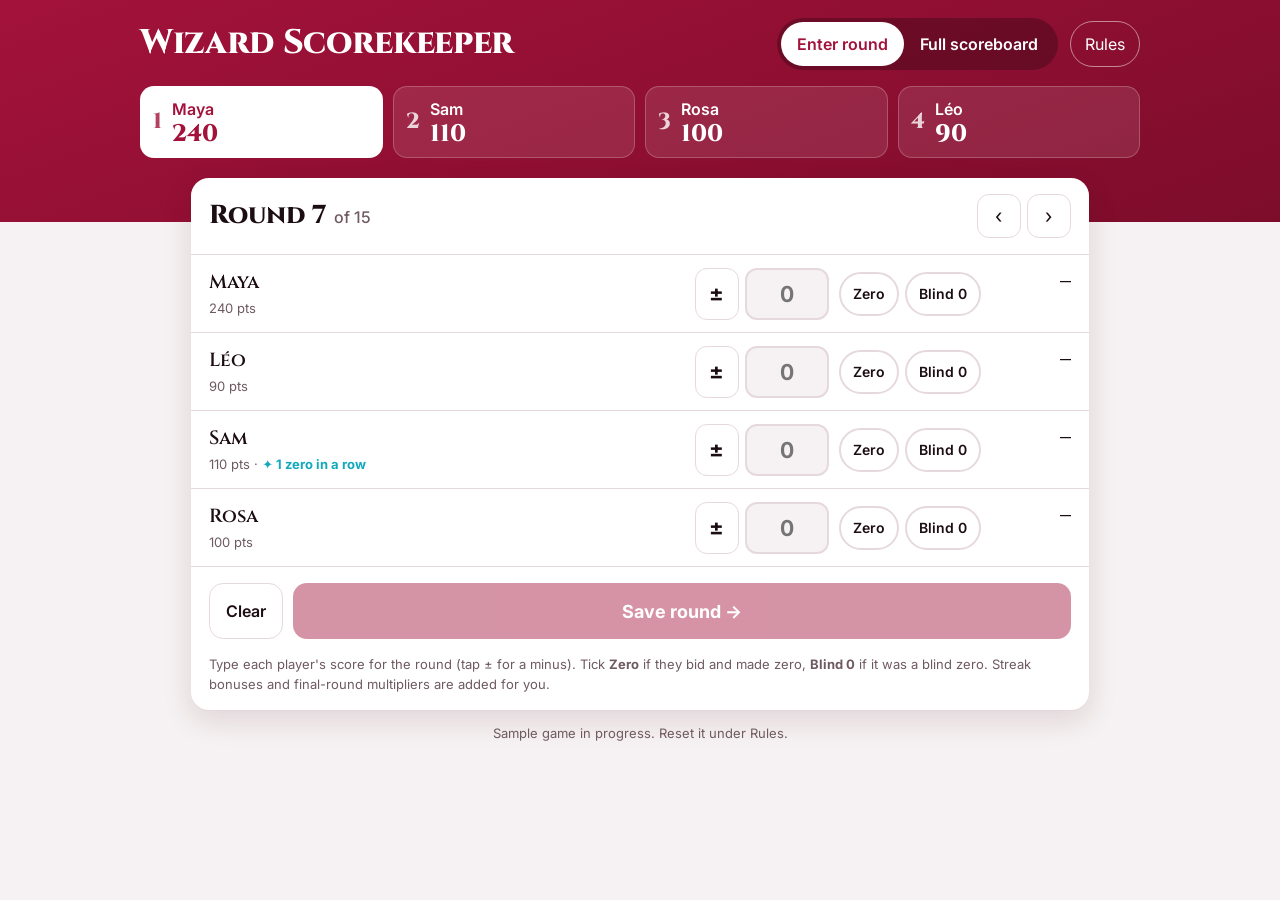
==== wizard-scorekeeper/index.html @ fb17def4 "Add Wizard scorekeeper mockup Co-Authored-By: Claude Opus 5.5 <noreply@anthropic.com> Claude-Session" ====
<!DOCTYPE html>
<html lang="en">
<head>
<meta charset="utf-8">
<meta name="viewport" content="width=device-width,initial-scale=1">
<title>Wizard Scorekeeper</title>
<link rel="preconnect" href="https://fonts.googleapis.com">
<link href="https://fonts.googleapis.com/css2?family=Cinzel:wght@600;800&family=Inter:wght@400;500;600;700&display=swap" rel="stylesheet">
<style>
/* VOICE everyday game-night tool: fast, tappable, a bit of card-table drama
   IDEA the back of a Wizard card: ruby field, gold rule, a score pad slid across the table
   PICTURE the live round pad itself: each player's row with their running total and streak
   COLOUR ruby #a3123a field, white pad, cyan #12a8bd for zeroes, gold #d9a520 for multipliers
   TYPE Cinzel for names and big totals + Inter for everything else
   LAYOUT ruby band with standings across the top, pad beneath; phone: same order, one column */
:root{color-scheme:light dark;--bg:light-dark(#f6f1f2,#140a0e);--pad:light-dark(#ffffff,#22131a);--ink:light-dark(#1c0d13,#f6ecef);--mute:light-dark(#6f5a62,#b9a3ac);--line:light-dark(#e6d9dd,#3a2530);--ruby:#a3123a;--ruby2:light-dark(#7d0c2b,#5e0a22);--zero:#12a8bd;--gold:#d9a520;--neg:light-dark(#b3123a,#ff6b8a);--pos:light-dark(#0f7a54,#5fe0a8)}
:root[data-theme=light]{color-scheme:light}:root[data-theme=dark]{color-scheme:dark}
*{box-sizing:border-box;min-width:0}
html,body{height:100%}
body{margin:0;background:var(--bg);color:var(--ink);font:16px/1.5 Inter,system-ui,sans-serif;overflow-x:clip}
button{font:inherit;color:inherit;cursor:pointer}
button:focus-visible,input:focus-visible{outline:3px solid var(--zero);outline-offset:2px}
.top{background:linear-gradient(160deg,var(--ruby),var(--ruby2));color:#fff;padding:18px max(4vw,16px) 64px}
.bar{display:flex;align-items:center;gap:12px;flex-wrap:wrap;max-width:1000px;margin:0 auto}
h1{font:800 clamp(24px,4vw,34px)/1.05 Cinzel,serif;margin:0;letter-spacing:-.01em;flex:1}
.seg{display:flex;background:rgba(0,0,0,.25);border-radius:999px;padding:4px}
.seg button{border:0;background:none;color:#fff;padding:10px 16px;border-radius:999px;min-height:44px;font-weight:600}
.seg button[aria-pressed=true]{background:#fff;color:var(--ruby)}
.ghost{border:1px solid rgba(255,255,255,.5);background:none;color:#fff;border-radius:999px;padding:10px 14px;min-height:44px}
.stand{display:grid;grid-template-columns:repeat(auto-fit,minmax(130px,1fr));gap:10px;max-width:1000px;margin:16px auto 0}
.st{background:rgba(255,255,255,.1);border:1px solid rgba(255,255,255,.22);border-radius:14px;padding:10px 12px;display:grid;grid-template-columns:auto 1fr;column-gap:10px;align-items:center}
.st.lead{background:#fff;color:var(--ruby)}
.rk{font:800 22px/1 Cinzel,serif;grid-row:span 2;opacity:.8}
.nm{font-weight:600;white-space:nowrap;overflow:hidden;text-overflow:ellipsis}
.tt{font:800 24px/1.1 Cinzel,serif;font-variant-numeric:tabular-nums}
main{max-width:1000px;margin:-44px auto 0;padding:0 max(4vw,16px) 40px}
.card{background:var(--pad);border-radius:18px;box-shadow:0 1px 0 var(--line),0 10px 30px rgba(60,0,20,.12);overflow:hidden}
.rh{display:flex;align-items:center;gap:12px;flex-wrap:wrap;padding:16px 18px;border-bottom:1px solid var(--line)}
.rh h2{font:800 26px/1.1 Cinzel,serif;margin:0;flex:1}
.rh .of{color:var(--mute);font:500 16px Inter,sans-serif}
.nav{display:flex;gap:6px}
.nav button,.icon{width:44px;height:44px;border-radius:12px;border:1px solid var(--line);background:none;font-size:20px}
.mult{background:var(--gold);color:#2a1a00;font-weight:700;border-radius:999px;padding:4px 12px;white-space:nowrap}
.row{display:grid;grid-template-columns:minmax(0,1.3fr) auto auto minmax(80px,auto);gap:10px;align-items:center;padding:12px 18px;border-bottom:1px solid var(--line)}
.who b{font:600 19px Cinzel,serif;display:block}
.who small{color:var(--mute);font-size:13px}
.flame{color:var(--zero);font-weight:700}
.entry{display:flex;align-items:center;gap:6px}
.sign{width:44px;height:52px;border-radius:12px;border:1px solid var(--line);background:none;font-size:22px;font-weight:700}
.sign.neg{background:var(--neg);color:#fff;border-color:var(--neg)}
.entry input{width:84px;height:52px;border-radius:12px;border:2px solid var(--line);background:var(--bg);color:var(--ink);font:700 22px Inter,sans-serif;text-align:center;font-variant-numeric:tabular-nums}
.chips{display:flex;gap:6px}
.chip{min-height:44px;padding:0 12px;border-radius:999px;border:2px solid var(--line);background:none;font-weight:600;font-size:14px;white-space:nowrap}
.chip.on.z{background:var(--zero);border-color:var(--zero);color:#fff}
.chip.on.b{background:#1c0d13;border-color:#1c0d13;color:#fff}
:root[data-theme=dark] .chip.on.b{background:#fff;color:#1c0d13}
.res{text-align:right;font-variant-numeric:tabular-nums}
.res b{font:800 22px Cinzel,serif;display:block;white-space:nowrap}
.res small{color:var(--mute);font-size:13px;white-space:nowrap}
.foot{display:flex;gap:10px;flex-wrap:wrap;align-items:center;padding:16px 18px}
.save{flex:1;min-height:56px;border:0;border-radius:14px;background:var(--ruby);color:#fff;font-weight:700;font-size:18px}
.save:disabled{opacity:.45;cursor:default}
.plain{min-height:56px;border:1px solid var(--line);background:none;border-radius:14px;padding:0 16px;font-weight:600}
.hint{color:var(--mute);font-size:13px;padding:0 18px 16px;margin:0}
.scroll{overflow-x:auto}
table{border-collapse:collapse;width:100%;font-variant-numeric:tabular-nums}
th,td{padding:10px 12px;border-bottom:1px solid var(--line);text-align:right;white-space:nowrap}
th:first-child,td:first-child{text-align:left;position:sticky;left:0;background:var(--pad)}
thead th{font:600 15px Cinzel,serif;color:var(--mute)}
tbody tr{cursor:pointer}
tbody tr:hover td{background:color-mix(in srgb,var(--zero) 8%,var(--pad))}
td .d{display:block;font-size:12px;color:var(--mute)}
td .z{color:var(--zero);font-weight:700}
td .bl{font-weight:700}
.cum{font:700 17px Cinzel,serif}
tr.cur td{background:color-mix(in srgb,var(--gold) 14%,var(--pad))}
tfoot td{font:800 20px Cinzel,serif;border-bottom:0}
.neg{color:var(--neg)}.posv{color:var(--pos)}
dialog{border:0;border-radius:18px;padding:0;max-width:440px;width:calc(100% - 32px);background:var(--pad);color:var(--ink)}
dialog::backdrop{background:rgba(20,0,8,.55)}
.dl{padding:20px}
.dl h3{font:800 24px Cinzel,serif;margin:0 0 4px}
.dl p{color:var(--mute);font-size:14px;margin:0 0 14px}
.f{display:grid;grid-template-columns:1fr 96px;gap:10px;align-items:center;padding:8px 0;border-bottom:1px solid var(--line)}
.f input{height:44px;border-radius:10px;border:1px solid var(--line);background:var(--bg);color:var(--ink);font:600 16px Inter,sans-serif;text-align:center;width:100%}
.f.wide{grid-template-columns:1fr}
.f.wide input{text-align:left;padding:0 10px}
.note{font-size:13px;color:var(--mute);text-align:center;margin:14px 0 0}
[hidden]{display:none!important}
@media(max-width:640px){
.row{grid-template-columns:minmax(0,1fr) auto;row-gap:8px}
.chips{grid-column:1}
.res{grid-row:1;grid-column:2}
.entry{grid-column:2;grid-row:2;justify-content:flex-end}
.chips{grid-row:2}
.seg button{padding:10px 12px}
h1{flex-basis:100%}
}
@media(prefers-reduced-motion:no-preference){.tt,.res b{transition:color .2s}.card{animation:in .35s ease-out}@keyframes in{from{transform:translateY(10px);opacity:0}}}
</style>
</head>
<body>
<header class="top">
  <div class="bar">
    <h1>Wizard Scorekeeper</h1>
    <div class="seg" role="group" aria-label="View">
      <button id="vEnter" aria-pressed="true">Enter round</button>
      <button id="vBoard" aria-pressed="false">Full scoreboard</button>
    </div>
    <button class="ghost" id="openRules">Rules</button>
  </div>
  <div class="stand" id="stand"></div>
</header>

<main>
  <section class="card" id="enterView">
    <div class="rh">
      <h2 id="rTitle">Round</h2>
      <span class="mult" id="rMult" hidden></span>
      <div class="nav">
        <button id="prev" aria-label="Previous round">‹</button>
        <button id="next" aria-label="Next round">›</button>
      </div>
    </div>
    <div id="rows"></div>
    <div class="foot">
      <button class="plain" id="clearR">Clear</button>
      <button class="save" id="saveR">Save round</button>
    </div>
    <p class="hint">Type each player's score for the round (tap ± for a minus). Tick <b>Zero</b> if they bid and made zero, <b>Blind 0</b> if it was a blind zero. Streak bonuses and final-round multipliers are added for you.</p>
  </section>

  <section class="card" id="boardView" hidden>
    <div class="rh">
      <h2>Every round</h2>
      <button class="plain" id="backEnter" style="min-height:44px">← Back to entry</button>
    </div>
    <div class="scroll"><table id="board"></table></div>
    <p class="hint" style="padding-top:12px">Each cell: points scored that round, with the running total underneath. Cyan ✦ marks a zero (with streak count), ● a blind zero. Tap any round to edit it.</p>
  </section>
  <p class="note">Sample game in progress. Reset it under Rules.</p>
</main>

<dialog id="rules">
  <form class="dl" method="dialog" id="rulesForm">
    <h3>House rules</h3>
    <p>Base scoring follows the official rules: an exact bid scores 20 + 10 per trick, a miss costs 10 per trick off, and there are 60 ÷ players rounds. The zero streak, blind zero and final-round settings are house rules I guessed at. Change any number and every score recalculates.</p>
    <div class="f wide"><label for="rPlayers">Players (comma separated)</label><input id="rPlayers"></div>
    <div class="f"><label for="rRounds">Number of rounds</label><input id="rRounds" type="number" min="1" max="60"></div>
    <div class="f"><label for="rStreak">Zero streak bonus: extra points per zero in a row (2nd zero +1×, 3rd +2×…)</label><input id="rStreak" type="number"></div>
    <div class="f"><label for="rBWin">Blind zero made: bonus</label><input id="rBWin" type="number"></div>
    <div class="f"><label for="rBLose">Blind zero missed: penalty</label><input id="rBLose" type="number"></div>
    <div class="f wide"><label for="rMults">Final-round multipliers, last round at the end (e.g. 2,3)</label><input id="rMults"></div>
    <div class="foot" style="padding:16px 0 0">
      <button class="plain" type="button" id="newGame">New game</button>
      <button class="save" value="ok">Done</button>
    </div>
  </form>
</dialog>

<script>
{
const KEY='wizard-score-v1';
const sample={rules:{players:['Maya','Léo','Sam','Rosa'],rounds:15,streak:10,bWin:30,bLose:30,mults:[2,3]},
  rounds:[
    [{s:30},{s:20},{s:-10},{s:20,z:1}],
    [{s:40},{s:-20},{s:30},{s:20,z:1}],
    [{s:-10},{s:50},{s:40},{s:20,z:1}],
    [{s:60},{s:30},{s:-20},{s:-10}],
    [{s:20,z:1,b:1},{s:-30},{s:50},{s:40}],
    [{s:70},{s:40},{s:20,z:1},{s:-20}]
  ],cur:6};
let st;
try{st=JSON.parse(localStorage.getItem(KEY))}catch(e){}
if(!st||!st.rules)st=window.claude?.hot?.data?.rules?window.claude.hot.data:structuredClone(sample);
window.claude?.hot?.snapshot?.(()=>st);
let draft=null,sign=[];
const $=id=>document.getElementById(id);
const fmt=n=>(n>0?'+':n<0?'−':'')+Math.abs(n);
const store=()=>{try{localStorage.setItem(KEY,JSON.stringify(st))}catch(e){}};

function multFor(r){const R=st.rules,m=R.mults,from=R.rounds-m.length;return r>=from?m[r-from]||1:1}

/* scoring: (entered score + streak bonus + blind) × round multiplier */
function cell(e,streak,r){
  const R=st.rules,s=+e.s||0;
  const bonus=e.z&&streak>1?R.streak*(streak-1):0;
  const blind=e.b?(e.z?R.bWin:-R.bLose):0;
  const m=multFor(r);
  return {base:s,bonus,blind,m,pts:(s+bonus+blind)*m};
}
function compute(){
  const P=st.rules.players.length,out=[];
  const tot=Array(P).fill(0),stk=Array(P).fill(0);
  st.rounds.forEach((rd,r)=>{
    out[r]=rd.map((e,p)=>{stk[p]=e&&e.z?stk[p]+1:0;const c=cell(e||{},stk[p],r);tot[p]+=c.pts;return {...c,z:e?.z,b:e?.b,streak:stk[p],cum:tot[p]}});
  });
  return {out,tot,stk};
}

function renderStand(){
  const {tot,stk}=compute(),names=st.rules.players;
  const order=names.map((n,i)=>i).sort((a,b)=>tot[b]-tot[a]);
  $('stand').innerHTML=order.map((i,k)=>`<div class="st${k===0&&st.rounds.length?' lead':''}"><span class="rk">${k+1}</span><span class="nm">${names[i]}${stk[i]>1?` <span title="zero streak">✦${stk[i]}</span>`:''}</span><span class="tt">${tot[i]}</span></div>`).join('');
}

function loadDraft(){
  const P=st.rules.players.length,ex=st.rounds[st.cur];
  draft=Array.from({length:P},(_,p)=>ex&&ex[p]?{...ex[p]}:{s:'',z:0,b:0});
  sign=draft.map(d=>(+d.s||0)<0);
  draft.forEach(d=>{if(d.s!=='')d.s=Math.abs(+d.s)});
}
function draftVal(p){const d=draft[p];return d.s===''?null:(sign[p]?-1:1)*(+d.s||0)}
function streakBefore(p){let n=0;for(let r=st.cur-1;r>=0;r--){if(st.rounds[r]?.[p]?.z)n++;else break}return n}

function renderEnter(){
  const R=st.rules,r=st.cur,m=multFor(r),{out}=compute();
  $('rTitle').innerHTML=`Round ${r+1} <span class="of">of ${R.rounds}${r<st.rounds.length?' · editing':''}</span>`;
  $('rMult').hidden=m===1;$('rMult').textContent=`×${m} final round`;
  $('prev').disabled=r===0;$('next').disabled=r>=st.rounds.length||r>=R.rounds-1;
  $('rows').innerHTML=R.players.map((n,p)=>{
    const d=draft[p],v=draftVal(p),sb=streakBefore(p);
    const c=cell({s:v||0,z:d.z,b:d.b},d.z?sb+1:0,r);
    const prevTot=r>0&&out[r-1]?out[r-1][p].cum:0;
    const parts=[];if(c.bonus)parts.push(`streak +${c.bonus}`);if(c.blind)parts.push(`blind ${fmt(c.blind)}`);if(c.m>1)parts.push(`×${c.m}`);
    return `<div class="row">
      <div class="who"><b>${n}</b><small>${prevTot} pts${sb?` · <span class="flame">✦ ${sb} zero${sb>1?'s':''} in a row</span>`:''}</small></div>
      <div class="entry"><button class="sign${sign[p]?' neg':''}" data-sign="${p}" aria-label="Toggle minus for ${n}">±</button>
        <input id="s${p}" data-p="${p}" inputmode="numeric" pattern="[0-9]*" placeholder="0" value="${d.s}" aria-label="${n} score"></div>
      <div class="chips"><button class="chip z${d.z?' on':''}" data-z="${p}" aria-pressed="${!!d.z}">Zero</button><button class="chip b${d.b?' on':''}" data-b="${p}" aria-pressed="${!!d.b}">Blind 0</button></div>
      <div class="res" id="res${p}"><b class="${c.pts<0?'neg':c.pts>0?'posv':''}">${v===null&&!d.z&&!d.b?'–':fmt(c.pts)}</b><small>${parts.join(' · ')||'&nbsp;'}</small></div>
    </div>`}).join('');
  $('saveR').disabled=draft.every((d,p)=>draftVal(p)===null&&!d.z&&!d.b);
  $('saveR').textContent=r<st.rounds.length?'Update round':(r>=R.rounds-1?'Save final round':'Save round →');
}

function renderBoard(){
  const R=st.rules,{out,tot}=compute();
  const head=`<thead><tr><th>Round</th>${R.players.map(n=>`<th>${n}</th>`).join('')}</tr></thead>`;
  const body=Array.from({length:R.rounds},(_,r)=>{
    const m=multFor(r),row=out[r];
    return `<tr data-r="${r}" class="${r===st.cur?'cur':''}"><td>${r+1}${m>1?` <span class="mult">×${m}</span>`:''}</td>${R.players.map((n,p)=>{
      if(!row)return '<td style="color:var(--mute)">·</td>';
      const c=row[p],tags=(c.z?`<span class="z">✦${c.streak>1?c.streak:''}</span> `:'')+(c.b?'<span class="bl">● </span>':'');
      return `<td>${tags}<span class="${c.pts<0?'neg':''}">${fmt(c.pts)}</span><span class="d cum">${c.cum}</span></td>`}).join('')}</tr>`}).join('');
  const foot=`<tfoot><tr><td>Total</td>${tot.map(t=>`<td>${t}</td>`).join('')}</tr></tfoot>`;
  $('board').innerHTML=head+'<tbody>'+body+'</tbody>'+foot;
}

function show(v){
  const b=v==='board';$('enterView').hidden=b;$('boardView').hidden=!b;
  $('vEnter').setAttribute('aria-pressed',!b);$('vBoard').setAttribute('aria-pressed',b);
  if(b)renderBoard();else renderEnter();
}
function refresh(){renderStand();renderEnter();if(!$('boardView').hidden)renderBoard()}
function go(r){st.cur=Math.max(0,Math.min(r,st.rounds.length,st.rules.rounds-1));loadDraft();refresh()}

$('rows').addEventListener('input',e=>{const p=e.target.dataset.p;if(p==null)return;draft[p].s=e.target.value.replace(/[^0-9]/g,'');
  const pos=e.target.selectionStart;renderEnter();const i=$('s'+p);i.focus();try{i.setSelectionRange(pos,pos)}catch(_){}});
$('rows').addEventListener('click',e=>{const t=e.target.closest('button');if(!t)return;const d=t.dataset;
  if(d.sign!=null)sign[d.sign]=!sign[d.sign];
  if(d.z!=null){draft[d.z].z=draft[d.z].z?0:1;if(draft[d.z].z&&draft[d.z].s==='')draft[d.z].s='';}
  if(d.b!=null){draft[d.b].b=draft[d.b].b?0:1}
  renderEnter()});
$('rows').addEventListener('keydown',e=>{if(e.key==='Enter'){const p=+e.target.dataset.p;const n=$('s'+(p+1));if(n)n.focus();else $('saveR').click()}});
$('saveR').onclick=()=>{
  st.rounds[st.cur]=draft.map((d,p)=>({s:draftVal(p)||0,z:d.z?1:0,b:d.b?1:0}));
  const wasNew=st.cur===st.rounds.length-1;store();
  go(wasNew&&st.cur<st.rules.rounds-1?st.cur+1:st.cur);
  if(wasNew&&st.rounds.length>=st.rules.rounds)show('board');
  else{const i=$('s0');i&&i.focus()}};
$('clearR').onclick=()=>{draft.forEach(d=>{d.s='';d.z=0;d.b=0});sign=sign.map(()=>false);renderEnter()};
$('prev').onclick=()=>go(st.cur-1);$('next').onclick=()=>go(st.cur+1);
$('vEnter').onclick=()=>show('enter');$('vBoard').onclick=()=>show('board');$('backEnter').onclick=()=>show('enter');
$('board').addEventListener('click',e=>{const tr=e.target.closest('tr[data-r]');if(!tr)return;const r=+tr.dataset.r;if(r>st.rounds.length)return;go(r);show('enter')});

const dlg=$('rules');
$('openRules').onclick=()=>{const R=st.rules;$('rPlayers').value=R.players.join(', ');$('rRounds').value=R.rounds;$('rStreak').value=R.streak;$('rBWin').value=R.bWin;$('rBLose').value=R.bLose;$('rMults').value=R.mults.join(',');dlg.showModal()};
$('rulesForm').addEventListener('input',()=>{const R=st.rules;
  const ps=$('rPlayers').value.split(',').map(s=>s.trim()).filter(Boolean);if(ps.length){if(ps.length!==R.players.length){R.rounds=Math.floor(60/ps.length);$('rRounds').value=R.rounds}R.players=ps;st.rounds=st.rounds.map(rd=>ps.map((_,i)=>rd[i]||{s:0}))}
  R.rounds=Math.max(1,Math.min(60,+$('rRounds').value||R.rounds));R.streak=+$('rStreak').value||0;R.bWin=+$('rBWin').value||0;R.bLose=+$('rBLose').value||0;
  R.mults=$('rMults').value.split(',').map(Number).filter(n=>n>0);st.rounds=st.rounds.slice(0,R.rounds);
  st.cur=Math.min(st.cur,st.rounds.length,R.rounds-1);store();loadDraft();refresh()});
$('newGame').onclick=()=>{st.rounds=[];st.cur=0;store();loadDraft();refresh();dlg.close();show('enter')};

loadDraft();refresh();
}
</script>
</body>
</html>
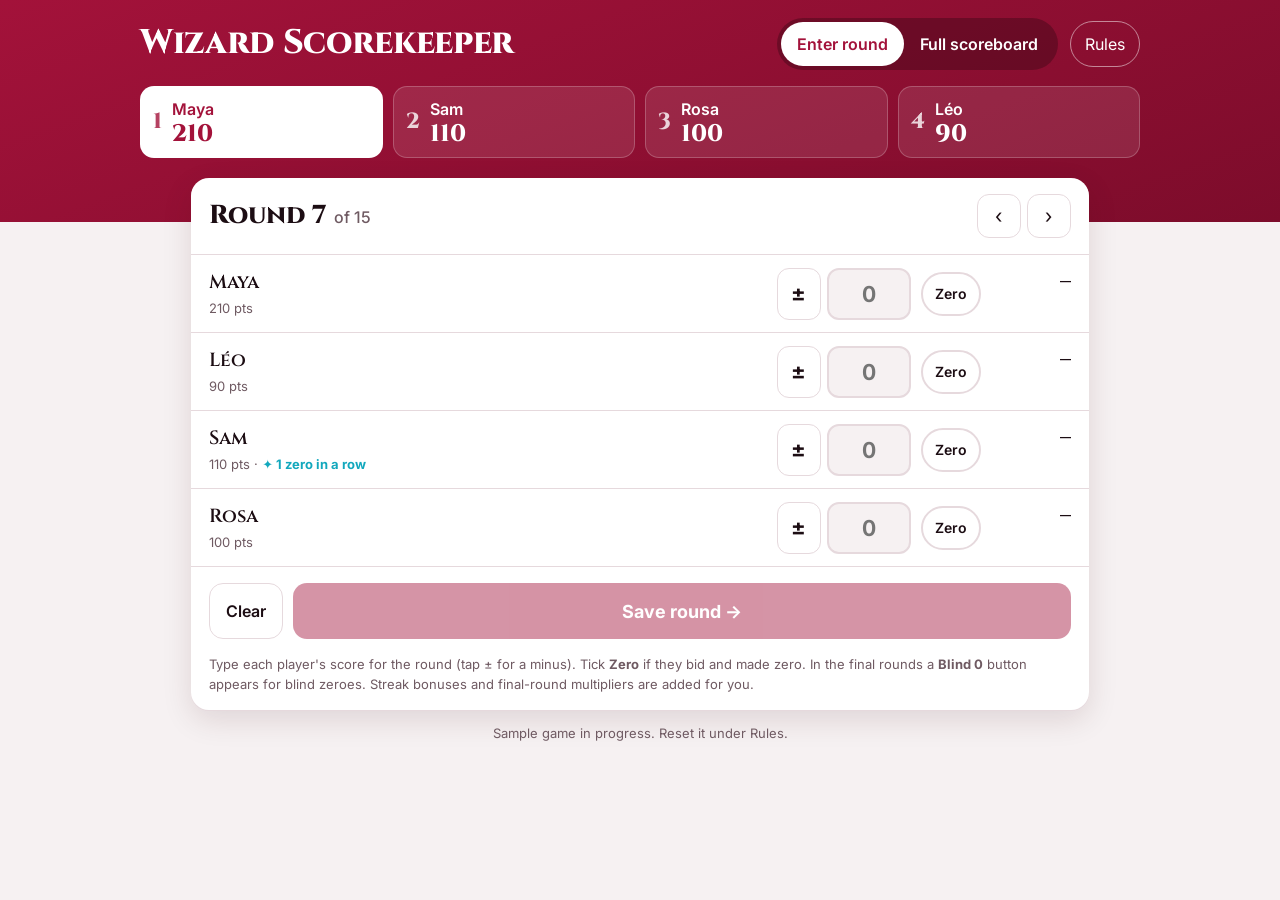
==== commit e28cc557: "Scorekeeper: blind zero only in final rounds Co-Authored-By: Claude Opus 5.5 <noreply@anthropic.com>" ====
--- a/wizard-scorekeeper/index.html
+++ b/wizard-scorekeeper/index.html
@@ -127,7 +127,7 @@
       <button class="plain" id="clearR">Clear</button>
       <button class="save" id="saveR">Save round</button>
     </div>
-    <p class="hint">Type each player's score for the round (tap ± for a minus). Tick <b>Zero</b> if they bid and made zero, <b>Blind 0</b> if it was a blind zero. Streak bonuses and final-round multipliers are added for you.</p>
+    <p class="hint">Type each player's score for the round (tap ± for a minus). Tick <b>Zero</b> if they bid and made zero. In the final rounds a <b>Blind 0</b> button appears for blind zeroes. Streak bonuses and final-round multipliers are added for you.</p>
   </section>
 
   <section class="card" id="boardView" hidden>
@@ -148,6 +148,7 @@
     <div class="f wide"><label for="rPlayers">Players (comma separated)</label><input id="rPlayers"></div>
     <div class="f"><label for="rRounds">Number of rounds</label><input id="rRounds" type="number" min="1" max="60"></div>
     <div class="f"><label for="rStreak">Zero streak bonus: extra points per zero in a row (2nd zero +1×, 3rd +2×…)</label><input id="rStreak" type="number"></div>
+    <div class="f"><label for="rBlindN">Blind zero allowed in the last … rounds</label><input id="rBlindN" type="number" min="0"></div>
     <div class="f"><label for="rBWin">Blind zero made: bonus</label><input id="rBWin" type="number"></div>
     <div class="f"><label for="rBLose">Blind zero missed: penalty</label><input id="rBLose" type="number"></div>
     <div class="f wide"><label for="rMults">Final-round multipliers, last round at the end (e.g. 2,3)</label><input id="rMults"></div>
@@ -161,13 +162,13 @@
 <script>
 {
 const KEY='wizard-score-v1';
-const sample={rules:{players:['Maya','Léo','Sam','Rosa'],rounds:15,streak:10,bWin:30,bLose:30,mults:[2,3]},
+const sample={rules:{players:['Maya','Léo','Sam','Rosa'],rounds:15,streak:10,bWin:30,bLose:30,mults:[2,3],blindN:2},
   rounds:[
     [{s:30},{s:20},{s:-10},{s:20,z:1}],
     [{s:40},{s:-20},{s:30},{s:20,z:1}],
     [{s:-10},{s:50},{s:40},{s:20,z:1}],
     [{s:60},{s:30},{s:-20},{s:-10}],
-    [{s:20,z:1,b:1},{s:-30},{s:50},{s:40}],
+    [{s:20,z:1},{s:-30},{s:50},{s:40}],
     [{s:70},{s:40},{s:20,z:1},{s:-20}]
   ],cur:6};
 let st;
@@ -179,6 +180,7 @@
 const fmt=n=>(n>0?'+':n<0?'−':'')+Math.abs(n);
 const store=()=>{try{localStorage.setItem(KEY,JSON.stringify(st))}catch(e){}};
 
+function blindOk(r){const R=st.rules;return r>=R.rounds-(R.blindN??R.mults.length)}
 function multFor(r){const R=st.rules,m=R.mults,from=R.rounds-m.length;return r>=from?m[r-from]||1:1}
 
 /* scoring: (entered score + streak bonus + blind) × round multiplier */
@@ -214,9 +216,11 @@
 function streakBefore(p){let n=0;for(let r=st.cur-1;r>=0;r--){if(st.rounds[r]?.[p]?.z)n++;else break}return n}
 
 function renderEnter(){
-  const R=st.rules,r=st.cur,m=multFor(r),{out}=compute();
+  const R=st.rules,r=st.cur,m=multFor(r),{out}=compute(),bOk=blindOk(r);
+  if(!bOk)draft.forEach(d=>d.b=0);
   $('rTitle').innerHTML=`Round ${r+1} <span class="of">of ${R.rounds}${r<st.rounds.length?' · editing':''}</span>`;
-  $('rMult').hidden=m===1;$('rMult').textContent=`×${m} final round`;
+  $('rMult').hidden=m===1;$('rMult').textContent=`×${m} final round${bOk?' · blind zero allowed':''}`;
+  if(bOk&&m===1){$('rMult').hidden=false;$('rMult').textContent='Blind zero allowed'}
   $('prev').disabled=r===0;$('next').disabled=r>=st.rounds.length||r>=R.rounds-1;
   $('rows').innerHTML=R.players.map((n,p)=>{
     const d=draft[p],v=draftVal(p),sb=streakBefore(p);
@@ -227,7 +231,7 @@
       <div class="who"><b>${n}</b><small>${prevTot} pts${sb?` · <span class="flame">✦ ${sb} zero${sb>1?'s':''} in a row</span>`:''}</small></div>
       <div class="entry"><button class="sign${sign[p]?' neg':''}" data-sign="${p}" aria-label="Toggle minus for ${n}">±</button>
         <input id="s${p}" data-p="${p}" inputmode="numeric" pattern="[0-9]*" placeholder="0" value="${d.s}" aria-label="${n} score"></div>
-      <div class="chips"><button class="chip z${d.z?' on':''}" data-z="${p}" aria-pressed="${!!d.z}">Zero</button><button class="chip b${d.b?' on':''}" data-b="${p}" aria-pressed="${!!d.b}">Blind 0</button></div>
+      <div class="chips"><button class="chip z${d.z?' on':''}" data-z="${p}" aria-pressed="${!!d.z}">Zero</button>${bOk?`<button class="chip b${d.b?' on':''}" data-b="${p}" aria-pressed="${!!d.b}">Blind 0</button>`:''}</div>
       <div class="res" id="res${p}"><b class="${c.pts<0?'neg':c.pts>0?'posv':''}">${v===null&&!d.z&&!d.b?'–':fmt(c.pts)}</b><small>${parts.join(' · ')||'&nbsp;'}</small></div>
     </div>`}).join('');
   $('saveR').disabled=draft.every((d,p)=>draftVal(p)===null&&!d.z&&!d.b);
@@ -275,11 +279,11 @@
 $('board').addEventListener('click',e=>{const tr=e.target.closest('tr[data-r]');if(!tr)return;const r=+tr.dataset.r;if(r>st.rounds.length)return;go(r);show('enter')});
 
 const dlg=$('rules');
-$('openRules').onclick=()=>{const R=st.rules;$('rPlayers').value=R.players.join(', ');$('rRounds').value=R.rounds;$('rStreak').value=R.streak;$('rBWin').value=R.bWin;$('rBLose').value=R.bLose;$('rMults').value=R.mults.join(',');dlg.showModal()};
+$('openRules').onclick=()=>{const R=st.rules;$('rPlayers').value=R.players.join(', ');$('rRounds').value=R.rounds;$('rStreak').value=R.streak;$('rBWin').value=R.bWin;$('rBLose').value=R.bLose;$('rMults').value=R.mults.join(',');$('rBlindN').value=R.blindN??R.mults.length;dlg.showModal()};
 $('rulesForm').addEventListener('input',()=>{const R=st.rules;
   const ps=$('rPlayers').value.split(',').map(s=>s.trim()).filter(Boolean);if(ps.length){if(ps.length!==R.players.length){R.rounds=Math.floor(60/ps.length);$('rRounds').value=R.rounds}R.players=ps;st.rounds=st.rounds.map(rd=>ps.map((_,i)=>rd[i]||{s:0}))}
   R.rounds=Math.max(1,Math.min(60,+$('rRounds').value||R.rounds));R.streak=+$('rStreak').value||0;R.bWin=+$('rBWin').value||0;R.bLose=+$('rBLose').value||0;
-  R.mults=$('rMults').value.split(',').map(Number).filter(n=>n>0);st.rounds=st.rounds.slice(0,R.rounds);
+  R.mults=$('rMults').value.split(',').map(Number).filter(n=>n>0);R.blindN=Math.max(0,+$('rBlindN').value||0);st.rounds=st.rounds.slice(0,R.rounds);
   st.cur=Math.min(st.cur,st.rounds.length,R.rounds-1);store();loadDraft();refresh()});
 $('newGame').onclick=()=>{st.rounds=[];st.cur=0;store();loadDraft();refresh();dlg.close();show('enter')};
 
